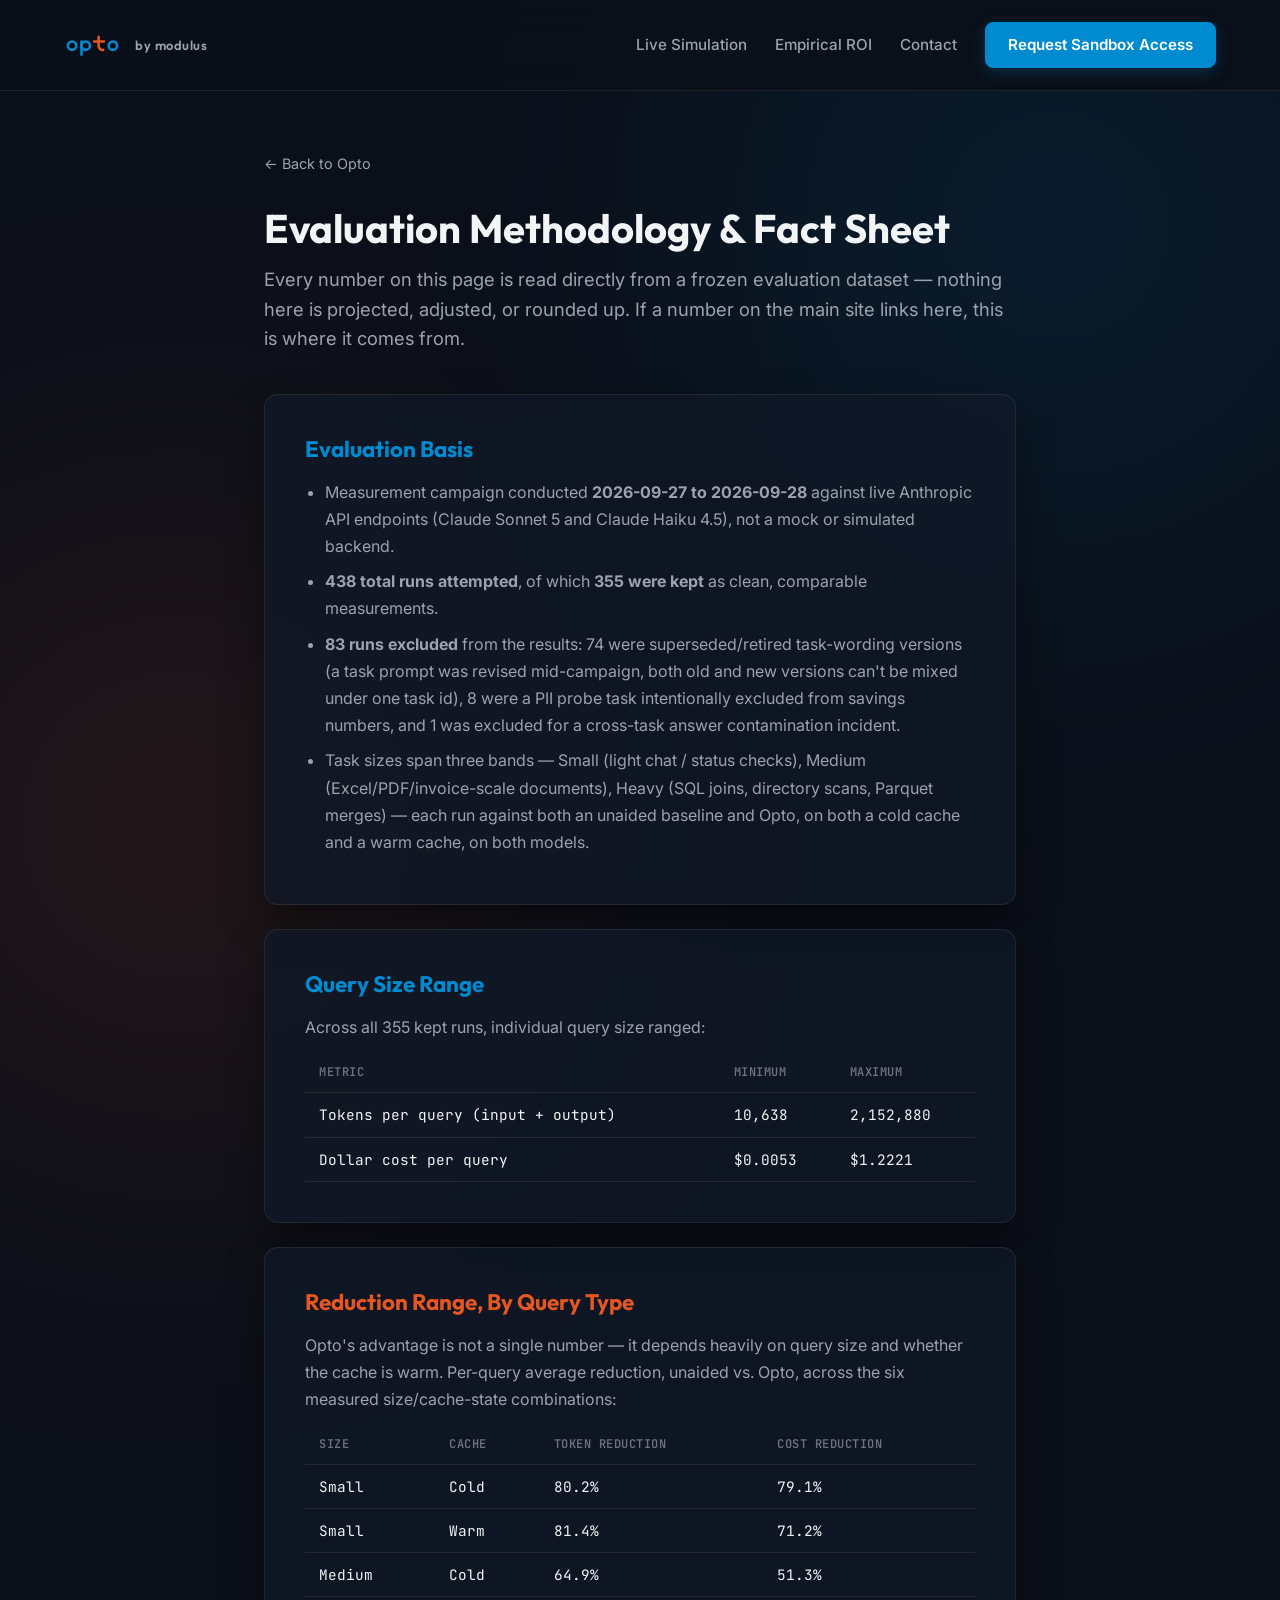
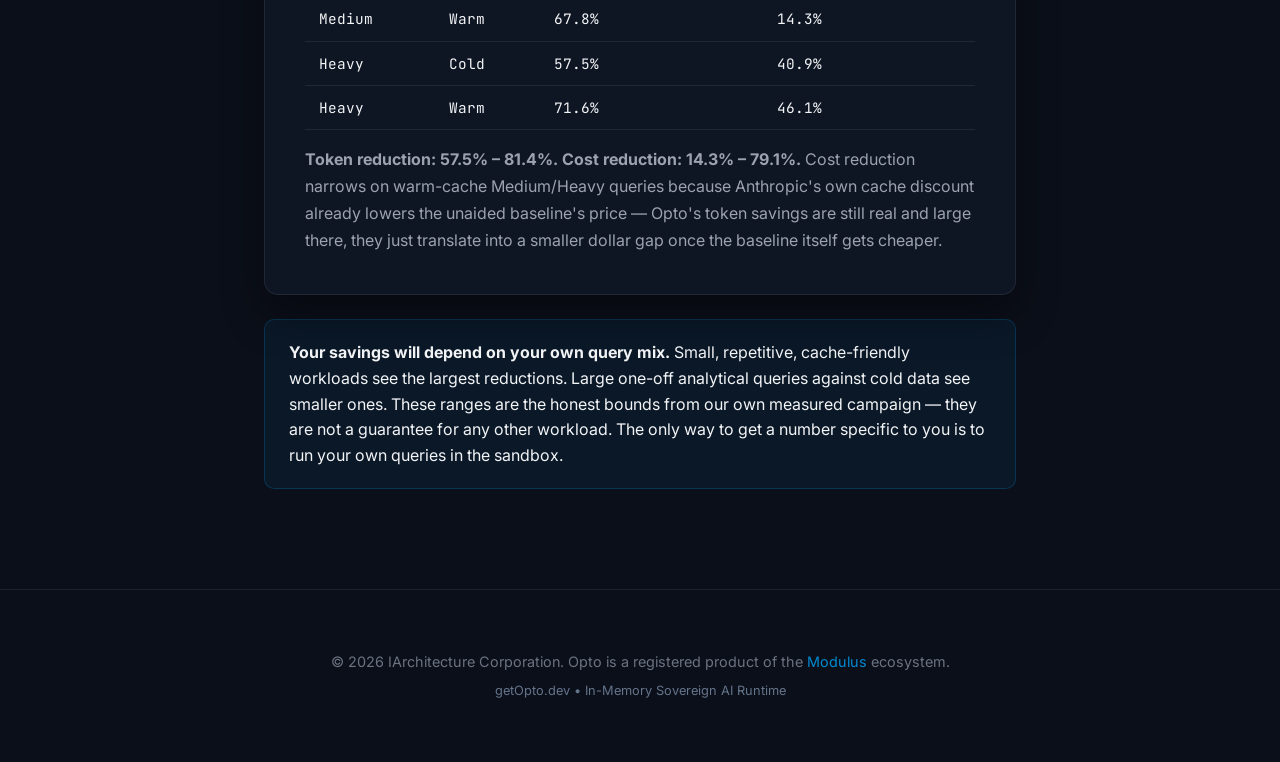
==== methodology.html @ 372ea6d5 "Opto landing page: air-gap pitch, live simulation chart, methodology fact sheet Hero, stats, and fea" ====
<!DOCTYPE html>
<html lang="en">
<head>
    <meta charset="UTF-8">
    <meta name="viewport" content="width=device-width, initial-scale=1.0">
    <title>Opto — Evaluation Methodology &amp; Fact Sheet</title>
    <meta name="description" content="How Opto's token and cost reduction numbers were measured: sample size, date range, query size range, and the real reduction range across query types.">
    <link rel="preconnect" href="https://fonts.googleapis.com">
    <link rel="preconnect" href="https://fonts.gstatic.com" crossorigin>
    <link href="https://fonts.googleapis.com/css2?family=Inter:wght@300;400;500;600;700&family=Outfit:wght@400;500;600;700;800&family=JetBrains+Mono:wght@400;500;600&display=swap" rel="stylesheet">
    <link rel="stylesheet" href="style.css">
    <link rel="icon" type="image/svg+xml" href="opto-icon.svg">
    <style>
        .fact-section { padding: 60px 0 100px 0; }
        .fact-card { padding: 40px; margin-bottom: 24px; }
        .fact-card h2 { font-size: 1.4rem; margin-bottom: 16px; }
        .fact-card p, .fact-card li { color: var(--text-secondary); font-size: 1rem; line-height: 1.7; }
        .fact-card ul { margin: 0 0 0 20px; }
        .fact-card li { margin-bottom: 8px; }
        .fact-table { width: 100%; border-collapse: collapse; margin-top: 12px; font-family: 'JetBrains Mono', monospace; font-size: 0.9rem; }
        .fact-table th, .fact-table td { text-align: left; padding: 10px 14px; border-bottom: 1px solid var(--border-color); }
        .fact-table th { color: var(--text-muted); font-weight: 600; text-transform: uppercase; font-size: 0.75rem; letter-spacing: 0.5px; }
        .fact-table td { color: var(--text-primary); }
        .callout { background: rgba(0, 138, 208, 0.08); border: 1px solid rgba(0, 138, 208, 0.25); border-radius: 10px; padding: 20px 24px; margin-top: 20px; }
        .callout p { color: var(--text-primary); margin: 0; }
        .back-link { display: inline-block; margin-bottom: 28px; color: var(--text-secondary); text-decoration: none; font-size: 0.9rem; }
        .back-link:hover { color: var(--text-primary); }
    </style>
</head>
<body>
    <div class="glow-orb orb-1"></div>
    <div class="glow-orb orb-2"></div>

    <header class="header">
        <div class="container header-container">
            <a href="index.html" class="logo-lockup">
                <img src="opto-logo.svg" alt="Opto" style="height: 26px; width: auto; display: block;">
                <span style="font-family: 'Outfit', sans-serif; font-size: 13px; font-weight: 600; color: #9CA3AF; letter-spacing: 0.5px; margin-left: 2px;">by modulus</span>
            </a>
            <nav class="nav">
                <a href="index.html#live-sim" class="nav-link">Live Simulation</a>
                <a href="index.html#roi" class="nav-link">Empirical ROI</a>
                <a href="mailto:info@getopto.dev" class="nav-link">Contact</a>
                <a href="mailto:demo@iarchitecture.com?subject=Request%20Sandbox%20Access%20(15-Minute%20Call)" class="btn btn-primary">Request Sandbox Access</a>
            </nav>
        </div>
    </header>

    <main>
        <section class="fact-section">
            <div class="container" style="max-width: 800px;">
                <a href="index.html" class="back-link">&larr; Back to Opto</a>
                <h1 class="section-title" style="margin-bottom: 12px;">Evaluation Methodology &amp; Fact Sheet</h1>
                <p class="section-subtitle" style="text-align: left; margin-bottom: 40px;">Every number on this page is read directly from a frozen evaluation dataset — nothing here is projected, adjusted, or rounded up. If a number on the main site links here, this is where it comes from.</p>

                <div class="glass-card fact-card">
                    <h2 class="text-blue">Evaluation Basis</h2>
                    <ul>
                        <li>Measurement campaign conducted <strong>2026-09-27 to 2026-09-28</strong> against live Anthropic API endpoints (Claude Sonnet 5 and Claude Haiku 4.5), not a mock or simulated backend.</li>
                        <li><strong>438 total runs attempted</strong>, of which <strong>355 were kept</strong> as clean, comparable measurements.</li>
                        <li><strong>83 runs excluded</strong> from the results: 74 were superseded/retired task-wording versions (a task prompt was revised mid-campaign, both old and new versions can't be mixed under one task id), 8 were a PII probe task intentionally excluded from savings numbers, and 1 was excluded for a cross-task answer contamination incident.</li>
                        <li>Task sizes span three bands — Small (light chat / status checks), Medium (Excel/PDF/invoice-scale documents), Heavy (SQL joins, directory scans, Parquet merges) — each run against both an unaided baseline and Opto, on both a cold cache and a warm cache, on both models.</li>
                    </ul>
                </div>

                <div class="glass-card fact-card">
                    <h2 class="text-blue">Query Size Range</h2>
                    <p>Across all 355 kept runs, individual query size ranged:</p>
                    <table class="fact-table">
                        <tr><th>Metric</th><th>Minimum</th><th>Maximum</th></tr>
                        <tr><td>Tokens per query (input + output)</td><td>10,638</td><td>2,152,880</td></tr>
                        <tr><td>Dollar cost per query</td><td>$0.0053</td><td>$1.2221</td></tr>
                    </table>
                </div>

                <div class="glass-card fact-card">
                    <h2 class="text-orange">Reduction Range, By Query Type</h2>
                    <p>Opto's advantage is not a single number — it depends heavily on query size and whether the cache is warm. Per-query average reduction, unaided vs. Opto, across the six measured size/cache-state combinations:</p>
                    <table class="fact-table">
                        <tr><th>Size</th><th>Cache</th><th>Token Reduction</th><th>Cost Reduction</th></tr>
                        <tr><td>Small</td><td>Cold</td><td>80.2%</td><td>79.1%</td></tr>
                        <tr><td>Small</td><td>Warm</td><td>81.4%</td><td>71.2%</td></tr>
                        <tr><td>Medium</td><td>Cold</td><td>64.9%</td><td>51.3%</td></tr>
                        <tr><td>Medium</td><td>Warm</td><td>67.8%</td><td>14.3%</td></tr>
                        <tr><td>Heavy</td><td>Cold</td><td>57.5%</td><td>40.9%</td></tr>
                        <tr><td>Heavy</td><td>Warm</td><td>71.6%</td><td>46.1%</td></tr>
                    </table>
                    <p style="margin-top: 16px;"><strong>Token reduction: 57.5% – 81.4%.</strong> <strong>Cost reduction: 14.3% – 79.1%.</strong> Cost reduction narrows on warm-cache Medium/Heavy queries because Anthropic's own cache discount already lowers the unaided baseline's price — Opto's token savings are still real and large there, they just translate into a smaller dollar gap once the baseline itself gets cheaper.</p>
                </div>

                <div class="callout">
                    <p><strong>Your savings will depend on your own query mix.</strong> Small, repetitive, cache-friendly workloads see the largest reductions. Large one-off analytical queries against cold data see smaller ones. These ranges are the honest bounds from our own measured campaign — they are not a guarantee for any other workload. The only way to get a number specific to you is to run your own queries in the sandbox.</p>
                </div>
            </div>
        </section>
    </main>

    <footer>
        <div class="container">
            <p>© 2026 IArchitecture Corporation. Opto is a registered product of the <a href="https://getmodulus.dev" target="_blank">Modulus</a> ecosystem.</p>
            <p style="margin-top: 8px; font-size: 0.8rem; color: #64748b;">getOpto.dev • In-Memory Sovereign AI Runtime</p>
        </div>
    </footer>
</body>
</html>
---- style.css ----
/* Opto Custom Theme - Obsidian Dark Mode */
:root {
    --bg-dark: #0B0F19;
    --bg-card: rgba(17, 24, 39, 0.75);
    --border-color: rgba(255, 255, 255, 0.08);
    --border-hover: rgba(255, 255, 255, 0.18);
    
    --text-primary: #F3F4F6;
    --text-secondary: #9CA3AF;
    --text-muted: #6B7280;
    
    /* Opto by Modulus Palette */
    --brand-blue: #008ad0;
    --brand-blue-hover: #0076b3;
    --brand-blue-glow: rgba(0, 138, 208, 0.25);
    
    --brand-orange: #e55722;
    --brand-orange-hover: #d24a18;
    --brand-orange-soft: #fb923c;
    --brand-orange-glow: rgba(229, 87, 34, 0.25);

    --color-success: #10B981;
    --color-error: #EF4444;
}

* {
    margin: 0;
    padding: 0;
    box-sizing: border-box;
}

html {
    scroll-behavior: smooth;
}

body {
    font-family: 'Inter', -apple-system, BlinkMacSystemFont, sans-serif;
    background-color: var(--bg-dark);
    color: var(--text-primary);
    line-height: 1.6;
    overflow-x: hidden;
}

h1, h2, h3, h4, .logo {
    font-family: 'Outfit', sans-serif;
    font-weight: 700;
    line-height: 1.25;
}

.container {
    max-width: 1200px;
    margin: 0 auto;
    padding: 0 24px;
}

/* Background Glow Orbs */
.glow-orb {
    position: absolute;
    width: 650px;
    height: 650px;
    border-radius: 50%;
    filter: blur(160px);
    z-index: -1;
    opacity: 0.12;
    pointer-events: none;
}

.orb-1 {
    top: -100px;
    right: -100px;
    background: var(--brand-blue);
}

.orb-2 {
    top: 500px;
    left: -150px;
    background: var(--brand-orange);
}

/* Header & Nav */
.header {
    padding: 22px 0;
    position: sticky;
    top: 0;
    background: rgba(11, 15, 25, 0.88);
    backdrop-filter: blur(16px);
    border-bottom: 1px solid var(--border-color);
    z-index: 100;
}

.header-container {
    display: flex;
    justify-content: space-between;
    align-items: center;
}

.logo-lockup {
    display: flex;
    align-items: center;
    gap: 12px;
    text-decoration: none;
}

.nav {
    display: flex;
    align-items: center;
    gap: 28px;
}

.nav-link {
    color: var(--text-secondary);
    text-decoration: none;
    font-size: 0.95rem;
    font-weight: 500;
    transition: color 0.2s ease;
}

.nav-link:hover {
    color: var(--text-primary);
}

/* Buttons (Solid, crisp colors — zero muddy gradients) */
.btn {
    display: inline-flex;
    align-items: center;
    justify-content: center;
    padding: 10px 22px;
    border-radius: 8px;
    font-size: 0.95rem;
    font-weight: 600;
    text-decoration: none;
    transition: all 0.2s ease;
    cursor: pointer;
    border: 1.5px solid transparent;
}

.btn-primary {
    background: var(--brand-blue);
    border-color: var(--brand-blue);
    color: #ffffff;
    box-shadow: 0 4px 16px var(--brand-blue-glow);
}

.btn-primary:hover {
    background: var(--brand-blue-hover);
    border-color: var(--brand-blue-hover);
    box-shadow: 0 8px 24px rgba(0, 138, 208, 0.4);
    transform: translateY(-1px);
}

.btn-accent {
    background: var(--brand-orange);
    border-color: var(--brand-orange);
    color: #ffffff;
    box-shadow: 0 4px 16px var(--brand-orange-glow);
}

.btn-accent:hover {
    background: var(--brand-orange-hover);
    border-color: var(--brand-orange-hover);
    box-shadow: 0 8px 24px rgba(229, 87, 34, 0.4);
    transform: translateY(-1px);
}

.btn-secondary {
    background: rgba(255, 255, 255, 0.05);
    color: var(--text-primary);
    border-color: var(--border-color);
}

.btn-secondary:hover {
    background: rgba(255, 255, 255, 0.1);
    border-color: var(--border-hover);
    transform: translateY(-1px);
}

/* Badge */
.badge {
    display: inline-flex;
    align-items: center;
    gap: 8px;
    background: rgba(229, 87, 34, 0.1);
    color: var(--brand-orange-soft);
    border: 1px solid rgba(229, 87, 34, 0.25);
    border-radius: 9999px;
    padding: 6px 16px;
    font-size: 0.85rem;
    font-family: 'JetBrains Mono', monospace;
    font-weight: 600;
    margin-bottom: 24px;
}

/* Hero Section */
.hero {
    padding: 80px 0 100px 0;
}

.hero-container {
    display: grid;
    grid-template-columns: 1.15fr 0.85fr;
    gap: 50px;
    align-items: center;
}

.hero-title {
    font-size: 3.5rem;
    letter-spacing: -1px;
    margin-bottom: 24px;
}

/* Solid high-contrast text accents */
.text-orange {
    color: var(--brand-orange);
}

.text-blue {
    color: var(--brand-blue);
}

.text-green {
    color: var(--color-success);
}

.hero-subtitle {
    font-size: 1.2rem;
    color: var(--text-secondary);
    line-height: 1.65;
    margin-bottom: 36px;
    max-width: 580px;
}

.hero-actions {
    display: flex;
    gap: 16px;
    flex-wrap: wrap;
}

/* Glass Card */
.glass-card {
    background: var(--bg-card);
    border: 1px solid var(--border-color);
    border-radius: 14px;
    box-shadow: 0 20px 40px rgba(0, 0, 0, 0.4);
    backdrop-filter: blur(12px);
    overflow: hidden;
}

.card-header {
    background: rgba(255, 255, 255, 0.03);
    border-bottom: 1px solid var(--border-color);
    padding: 14px 20px;
    display: flex;
    align-items: center;
    gap: 12px;
}

.dots {
    display: flex;
    gap: 6px;
}

.dot {
    width: 10px;
    height: 10px;
    border-radius: 50%;
}
.dot.red { background: #ef4444; }
.dot.yellow { background: #f59e0b; }
.dot.green { background: #10b981; }

.card-title {
    font-family: 'JetBrains Mono', monospace;
    font-size: 0.85rem;
    color: var(--text-muted);
}

.console-body {
    padding: 24px;
    font-family: 'JetBrains Mono', monospace;
    font-size: 0.88rem;
    line-height: 1.7;
    background: #0d121f;
}

.terminal-line {
    display: flex;
    gap: 10px;
}

.c-blue { color: #38bdf8; }
.c-orange { color: #fb923c; }
.c-green { color: #34d399; }
.c-red { color: #f87171; }
.c-dim { color: #64748b; }

/* Stats Bar */
.stats-section {
    padding: 40px 0;
    border-top: 1px solid var(--border-color);
    border-bottom: 1px solid var(--border-color);
    background: rgba(255, 255, 255, 0.015);
}

.stats-grid {
    display: grid;
    grid-template-columns: repeat(4, 1fr);
    gap: 30px;
    text-align: center;
}

.stat-item h3 {
    font-size: 2.8rem;
    font-weight: 800;
    margin-bottom: 6px;
    letter-spacing: -0.5px;
}

.stat-item p {
    color: var(--text-secondary);
    font-size: 0.95rem;
}

/* Live Simulation Section */
.live-sim-section {
    padding: 100px 0 60px 0;
}

.sim-card {
    padding: 0;
}

.sim-card-header {
    display: flex;
    justify-content: space-between;
    align-items: center;
    flex-wrap: wrap;
    gap: 16px;
    padding: 20px 24px;
    border-bottom: 1px solid var(--border-color);
    background: rgba(255, 255, 255, 0.02);
}

.sim-toggle-group {
    display: inline-flex;
    background: rgba(255, 255, 255, 0.04);
    border: 1px solid var(--border-color);
    border-radius: 8px;
    padding: 3px;
    gap: 2px;
}

.sim-toggle {
    appearance: none;
    background: transparent;
    border: none;
    color: var(--text-secondary);
    font-family: 'Inter', sans-serif;
    font-size: 0.85rem;
    font-weight: 600;
    padding: 7px 16px;
    border-radius: 6px;
    cursor: pointer;
    transition: all 0.15s ease;
}

.sim-toggle:hover {
    color: var(--text-primary);
}

.sim-toggle.active {
    background: var(--brand-blue);
    color: #ffffff;
}

.sim-summary {
    display: grid;
    grid-template-columns: repeat(3, 1fr);
    gap: 20px;
    padding: 24px;
    border-bottom: 1px solid var(--border-color);
}

.sim-summary-item {
    text-align: center;
}

.sim-summary-label {
    display: block;
    color: var(--text-muted);
    font-size: 0.8rem;
    text-transform: uppercase;
    letter-spacing: 0.5px;
    margin-bottom: 6px;
}

.sim-summary-value {
    display: block;
    font-family: 'JetBrains Mono', monospace;
    font-size: 1.5rem;
    font-weight: 600;
}

.sim-chart-wrap {
    padding: 24px;
    height: 340px;
}

.sim-footnote {
    padding: 0 24px 24px 24px;
    color: var(--text-muted);
    font-size: 0.8rem;
}

.sim-footnote code {
    font-family: 'JetBrains Mono', monospace;
    background: rgba(255, 255, 255, 0.05);
    padding: 2px 6px;
    border-radius: 4px;
    color: var(--text-secondary);
}

/* Video Section */
.video-section {
    padding: 20px 0 100px 0;
}

.video-card {
    padding: 0;
}

.video-placeholder {
    aspect-ratio: 16 / 9;
    display: flex;
    flex-direction: column;
    align-items: center;
    justify-content: center;
    gap: 16px;
    background: #0d121f;
    color: var(--text-muted);
}

.video-play-btn {
    width: 64px;
    height: 64px;
    border-radius: 50%;
    background: rgba(0, 138, 208, 0.15);
    border: 1.5px solid var(--brand-blue);
    color: var(--brand-blue);
    display: flex;
    align-items: center;
    justify-content: center;
    font-size: 1.4rem;
}

@media (max-width: 700px) {
    .sim-summary {
        grid-template-columns: 1fr;
    }
}

/* Features Grid */
.features-section {
    padding: 100px 0;
}

.section-header {
    text-align: center;
    max-width: 700px;
    margin: 0 auto 60px auto;
}

.section-title {
    font-size: 2.5rem;
    margin-bottom: 16px;
}

.section-subtitle {
    font-size: 1.15rem;
    color: var(--text-secondary);
}

.features-grid {
    display: grid;
    grid-template-columns: repeat(3, 1fr);
    gap: 30px;
}

.feature-card {
    padding: 36px 28px;
    transition: transform 0.2s ease, border-color 0.2s ease;
}

.feature-card:hover {
    transform: translateY(-4px);
    border-color: var(--border-hover);
}

.feature-icon {
    width: 48px;
    height: 48px;
    border-radius: 10px;
    display: flex;
    align-items: center;
    justify-content: center;
    margin-bottom: 20px;
    background: rgba(0, 138, 208, 0.12);
    color: var(--brand-blue);
    font-size: 1.4rem;
}

.feature-title {
    font-size: 1.3rem;
    margin-bottom: 12px;
}

.feature-desc {
    color: var(--text-secondary);
    font-size: 0.95rem;
    line-height: 1.6;
}

/* Footer */
footer {
    padding: 60px 0;
    border-top: 1px solid var(--border-color);
    text-align: center;
    color: var(--text-muted);
    font-size: 0.9rem;
}

footer a {
    color: var(--brand-blue);
    text-decoration: none;
}

@media (max-width: 900px) {
    .hero-container {
        grid-template-columns: 1fr;
    }
    .stats-grid {
        grid-template-columns: repeat(2, 1fr);
    }
    .features-grid {
        grid-template-columns: 1fr;
    }
}
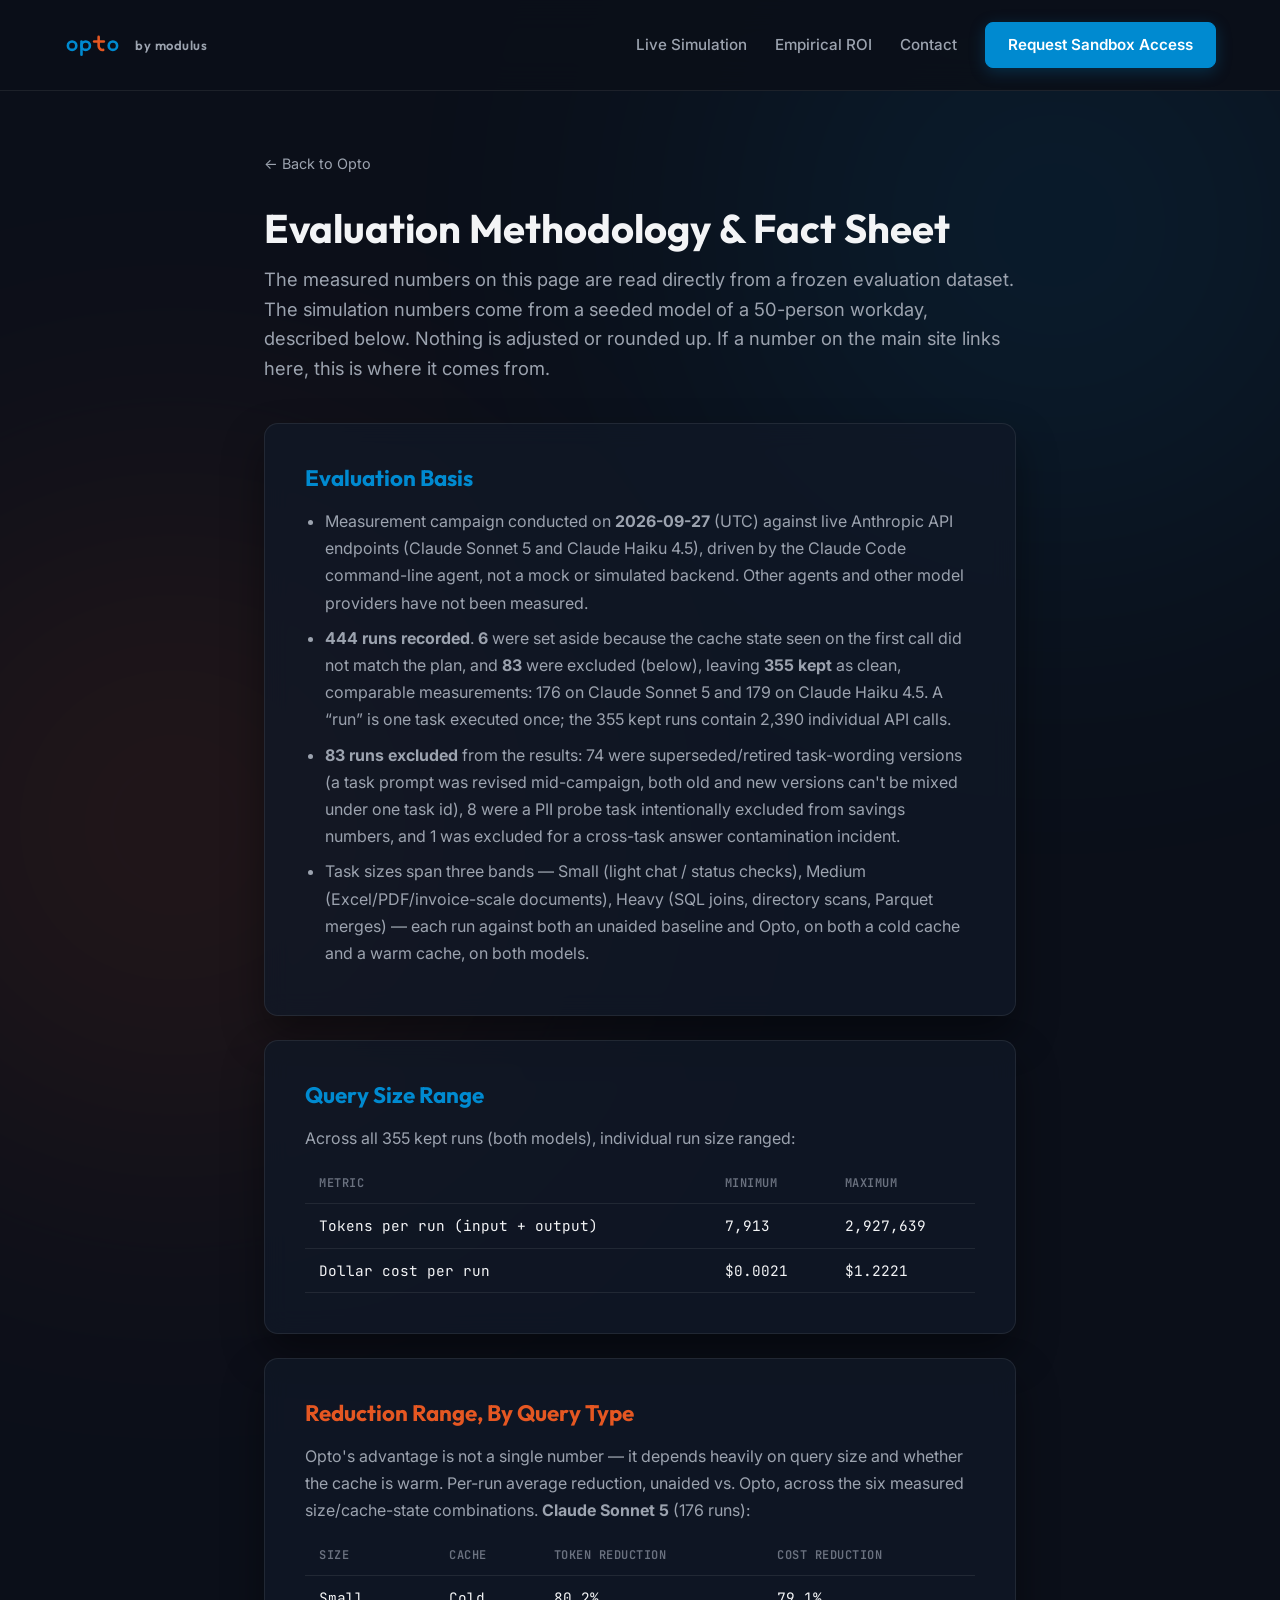
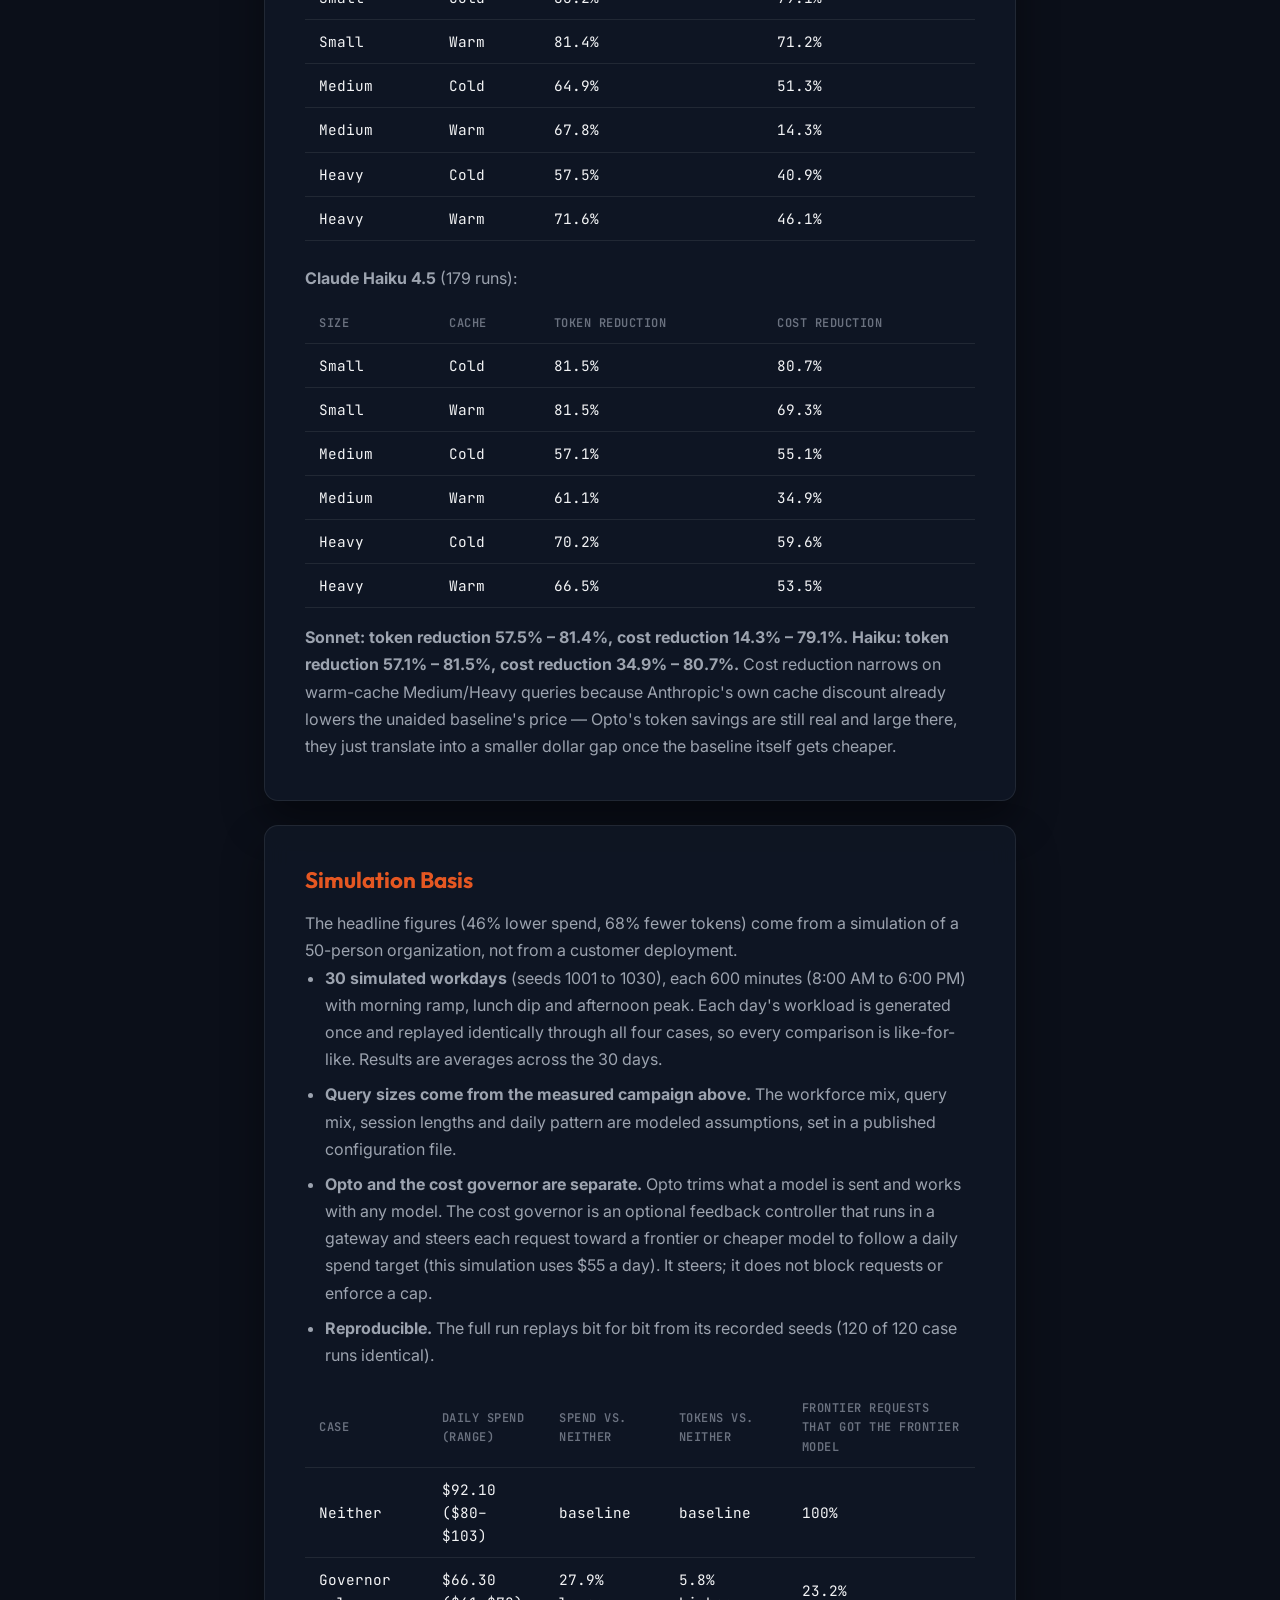
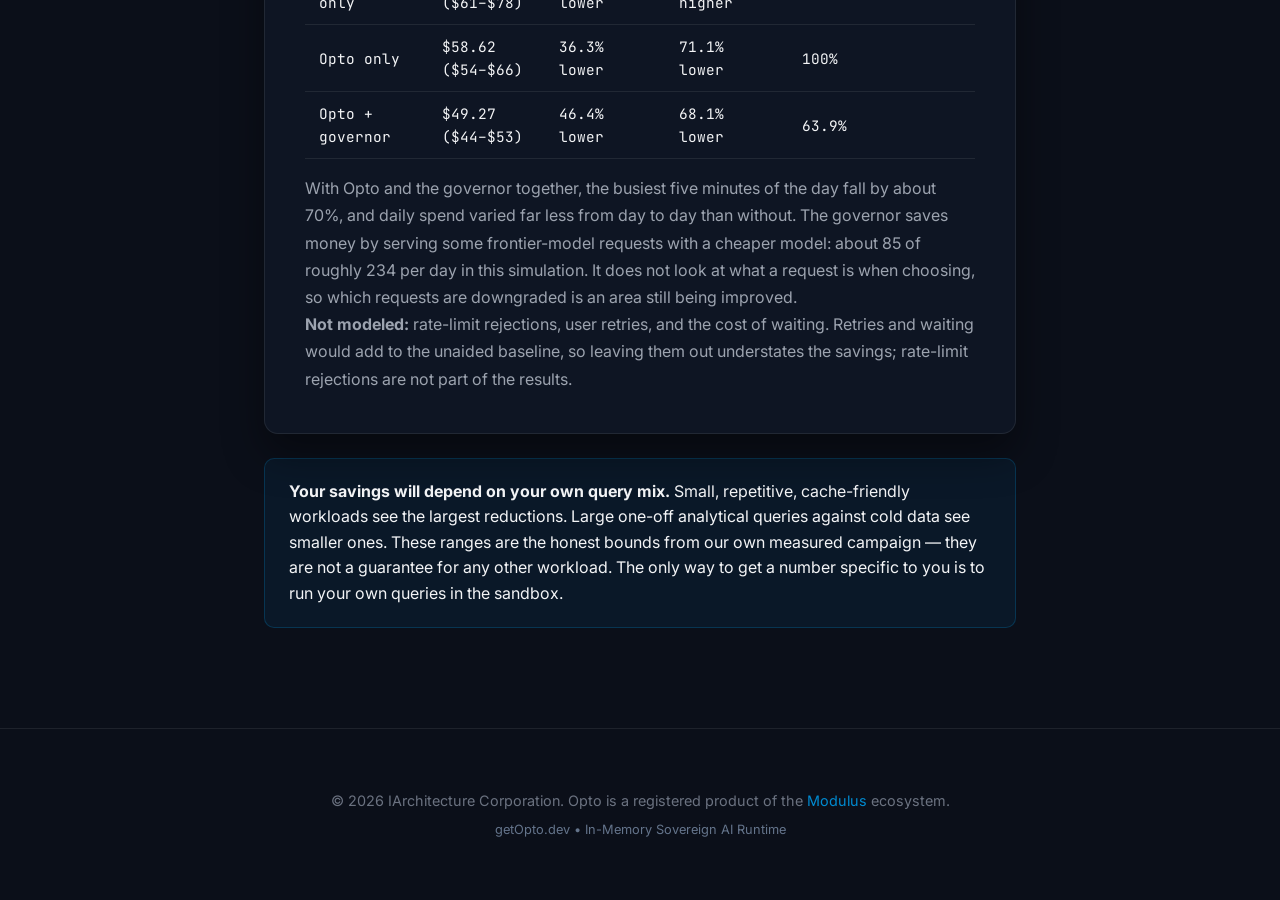
==== commit 6f99efc2: "Updated data/clarity of scope of testing, labeling of values, tie to golden run data results. Emphas" ====
--- a/methodology.html
+++ b/methodology.html
@@ -51,13 +51,13 @@
             <div class="container" style="max-width: 800px;">
                 <a href="index.html" class="back-link">&larr; Back to Opto</a>
                 <h1 class="section-title" style="margin-bottom: 12px;">Evaluation Methodology &amp; Fact Sheet</h1>
-                <p class="section-subtitle" style="text-align: left; margin-bottom: 40px;">Every number on this page is read directly from a frozen evaluation dataset — nothing here is projected, adjusted, or rounded up. If a number on the main site links here, this is where it comes from.</p>
+                <p class="section-subtitle" style="text-align: left; margin-bottom: 40px;">The measured numbers on this page are read directly from a frozen evaluation dataset. The simulation numbers come from a seeded model of a 50-person workday, described below. Nothing is adjusted or rounded up. If a number on the main site links here, this is where it comes from.</p>
 
                 <div class="glass-card fact-card">
                     <h2 class="text-blue">Evaluation Basis</h2>
                     <ul>
-                        <li>Measurement campaign conducted <strong>2026-09-27 to 2026-09-28</strong> against live Anthropic API endpoints (Claude Sonnet 5 and Claude Haiku 4.5), not a mock or simulated backend.</li>
-                        <li><strong>438 total runs attempted</strong>, of which <strong>355 were kept</strong> as clean, comparable measurements.</li>
+                        <li>Measurement campaign conducted on <strong>2026-09-27</strong> (UTC) against live Anthropic API endpoints (Claude Sonnet 5 and Claude Haiku 4.5), driven by the Claude Code command-line agent, not a mock or simulated backend. Other agents and other model providers have not been measured.</li>
+                        <li><strong>444 runs recorded</strong>. <strong>6</strong> were set aside because the cache state seen on the first call did not match the plan, and <strong>83</strong> were excluded (below), leaving <strong>355 kept</strong> as clean, comparable measurements: 176 on Claude Sonnet 5 and 179 on Claude Haiku 4.5. A &ldquo;run&rdquo; is one task executed once; the 355 kept runs contain 2,390 individual API calls.</li>
                         <li><strong>83 runs excluded</strong> from the results: 74 were superseded/retired task-wording versions (a task prompt was revised mid-campaign, both old and new versions can't be mixed under one task id), 8 were a PII probe task intentionally excluded from savings numbers, and 1 was excluded for a cross-task answer contamination incident.</li>
                         <li>Task sizes span three bands — Small (light chat / status checks), Medium (Excel/PDF/invoice-scale documents), Heavy (SQL joins, directory scans, Parquet merges) — each run against both an unaided baseline and Opto, on both a cold cache and a warm cache, on both models.</li>
                     </ul>
@@ -65,17 +65,17 @@
 
                 <div class="glass-card fact-card">
                     <h2 class="text-blue">Query Size Range</h2>
-                    <p>Across all 355 kept runs, individual query size ranged:</p>
+                    <p>Across all 355 kept runs (both models), individual run size ranged:</p>
                     <table class="fact-table">
                         <tr><th>Metric</th><th>Minimum</th><th>Maximum</th></tr>
-                        <tr><td>Tokens per query (input + output)</td><td>10,638</td><td>2,152,880</td></tr>
-                        <tr><td>Dollar cost per query</td><td>$0.0053</td><td>$1.2221</td></tr>
+                        <tr><td>Tokens per run (input + output)</td><td>7,913</td><td>2,927,639</td></tr>
+                        <tr><td>Dollar cost per run</td><td>$0.0021</td><td>$1.2221</td></tr>
                     </table>
                 </div>
 
                 <div class="glass-card fact-card">
                     <h2 class="text-orange">Reduction Range, By Query Type</h2>
-                    <p>Opto's advantage is not a single number — it depends heavily on query size and whether the cache is warm. Per-query average reduction, unaided vs. Opto, across the six measured size/cache-state combinations:</p>
+                    <p>Opto's advantage is not a single number — it depends heavily on query size and whether the cache is warm. Per-run average reduction, unaided vs. Opto, across the six measured size/cache-state combinations. <strong>Claude Sonnet 5</strong> (176 runs):</p>
                     <table class="fact-table">
                         <tr><th>Size</th><th>Cache</th><th>Token Reduction</th><th>Cost Reduction</th></tr>
                         <tr><td>Small</td><td>Cold</td><td>80.2%</td><td>79.1%</td></tr>
@@ -85,7 +85,37 @@
                         <tr><td>Heavy</td><td>Cold</td><td>57.5%</td><td>40.9%</td></tr>
                         <tr><td>Heavy</td><td>Warm</td><td>71.6%</td><td>46.1%</td></tr>
                     </table>
-                    <p style="margin-top: 16px;"><strong>Token reduction: 57.5% – 81.4%.</strong> <strong>Cost reduction: 14.3% – 79.1%.</strong> Cost reduction narrows on warm-cache Medium/Heavy queries because Anthropic's own cache discount already lowers the unaided baseline's price — Opto's token savings are still real and large there, they just translate into a smaller dollar gap once the baseline itself gets cheaper.</p>
+                    <p style="margin-top: 24px;"><strong>Claude Haiku 4.5</strong> (179 runs):</p>
+                    <table class="fact-table">
+                        <tr><th>Size</th><th>Cache</th><th>Token Reduction</th><th>Cost Reduction</th></tr>
+                        <tr><td>Small</td><td>Cold</td><td>81.5%</td><td>80.7%</td></tr>
+                        <tr><td>Small</td><td>Warm</td><td>81.5%</td><td>69.3%</td></tr>
+                        <tr><td>Medium</td><td>Cold</td><td>57.1%</td><td>55.1%</td></tr>
+                        <tr><td>Medium</td><td>Warm</td><td>61.1%</td><td>34.9%</td></tr>
+                        <tr><td>Heavy</td><td>Cold</td><td>70.2%</td><td>59.6%</td></tr>
+                        <tr><td>Heavy</td><td>Warm</td><td>66.5%</td><td>53.5%</td></tr>
+                    </table>
+                    <p style="margin-top: 16px;"><strong>Sonnet: token reduction 57.5% – 81.4%, cost reduction 14.3% – 79.1%. Haiku: token reduction 57.1% – 81.5%, cost reduction 34.9% – 80.7%.</strong> Cost reduction narrows on warm-cache Medium/Heavy queries because Anthropic's own cache discount already lowers the unaided baseline's price — Opto's token savings are still real and large there, they just translate into a smaller dollar gap once the baseline itself gets cheaper.</p>
+                </div>
+
+                <div class="glass-card fact-card">
+                    <h2 class="text-orange">Simulation Basis</h2>
+                    <p>The headline figures (46% lower spend, 68% fewer tokens) come from a simulation of a 50-person organization, not from a customer deployment.</p>
+                    <ul>
+                        <li><strong>30 simulated workdays</strong> (seeds 1001 to 1030), each 600 minutes (8:00 AM to 6:00 PM) with morning ramp, lunch dip and afternoon peak. Each day's workload is generated once and replayed identically through all four cases, so every comparison is like-for-like. Results are averages across the 30 days.</li>
+                        <li><strong>Query sizes come from the measured campaign above.</strong> The workforce mix, query mix, session lengths and daily pattern are modeled assumptions, set in a published configuration file.</li>
+                        <li><strong>Opto and the cost governor are separate.</strong> Opto trims what a model is sent and works with any model. The cost governor is an optional feedback controller that runs in a gateway and steers each request toward a frontier or cheaper model to follow a daily spend target (this simulation uses $55 a day). It steers; it does not block requests or enforce a cap.</li>
+                        <li><strong>Reproducible.</strong> The full run replays bit for bit from its recorded seeds (120 of 120 case runs identical).</li>
+                    </ul>
+                    <div class="table-scroll"><table class="fact-table">
+                        <tr><th>Case</th><th>Daily spend (range)</th><th>Spend vs. neither</th><th>Tokens vs. neither</th><th>Frontier requests that got the frontier model</th></tr>
+                        <tr><td>Neither</td><td>$92.10 ($80&ndash;$103)</td><td>baseline</td><td>baseline</td><td>100%</td></tr>
+                        <tr><td>Governor only</td><td>$66.30 ($61&ndash;$78)</td><td>27.9% lower</td><td>5.8% higher</td><td>23.2%</td></tr>
+                        <tr><td>Opto only</td><td>$58.62 ($54&ndash;$66)</td><td>36.3% lower</td><td>71.1% lower</td><td>100%</td></tr>
+                        <tr><td>Opto + governor</td><td>$49.27 ($44&ndash;$53)</td><td>46.4% lower</td><td>68.1% lower</td><td>63.9%</td></tr>
+                    </table></div>
+                    <p style="margin-top: 16px;">With Opto and the governor together, the busiest five minutes of the day fall by about 70%, and daily spend varied far less from day to day than without. The governor saves money by serving some frontier-model requests with a cheaper model: about 85 of roughly 234 per day in this simulation. It does not look at what a request is when choosing, so which requests are downgraded is an area still being improved.</p>
+                    <p><strong>Not modeled:</strong> rate-limit rejections, user retries, and the cost of waiting. Retries and waiting would add to the unaided baseline, so leaving them out understates the savings; rate-limit rejections are not part of the results.</p>
                 </div>
 
                 <div class="callout">
--- a/style.css
+++ b/style.css
@@ -31,6 +31,7 @@
 
 html {
     scroll-behavior: smooth;
+    overflow-x: hidden;
 }
 
 body {
@@ -192,18 +193,18 @@
 
 /* Hero Section */
 .hero {
-    padding: 80px 0 100px 0;
+    padding: 48px 0 80px 0;
 }
 
 .hero-container {
     display: grid;
-    grid-template-columns: 1.15fr 0.85fr;
-    gap: 50px;
+    grid-template-columns: 0.9fr 1.1fr;
+    gap: 44px;
     align-items: center;
 }
 
 .hero-title {
-    font-size: 3.5rem;
+    font-size: 3rem;
     letter-spacing: -1px;
     margin-bottom: 24px;
 }
@@ -219,6 +220,24 @@
 
 .text-green {
     color: var(--color-success);
+}
+
+.hero-kicker {
+    font-family: 'JetBrains Mono', monospace;
+    font-size: 1.05rem;
+    font-weight: 600;
+    color: var(--brand-blue);
+    margin: -10px 0 20px 0;
+}
+
+.hero-note {
+    font-size: 0.85rem;
+    color: var(--text-muted);
+    margin: -10px 0 20px 0;
+}
+
+.hero-container.video-expanded .hero-note {
+    text-align: center;
 }
 
 .hero-subtitle {
@@ -304,7 +323,7 @@
 .stats-grid {
     display: grid;
     grid-template-columns: repeat(4, 1fr);
-    gap: 30px;
+    gap: 24px;
     text-align: center;
 }
 
@@ -419,9 +438,57 @@
     color: var(--text-secondary);
 }
 
-/* Video Section */
-.video-section {
-    padding: 20px 0 100px 0;
+/* Video (hero) */
+.hero-video {
+    border-color: rgba(0, 138, 208, 0.35);
+    box-shadow: 0 20px 60px rgba(0, 0, 0, 0.5), 0 0 0 1px rgba(0, 138, 208, 0.15), 0 0 48px var(--brand-blue-glow);
+}
+
+/* Expanded state: video plays wide, text drops below */
+.hero-container.video-expanded {
+    grid-template-columns: 1fr;
+    gap: 36px;
+}
+
+.hero-container.video-expanded .hero-visual {
+    order: -1;
+    width: 100%;
+    max-width: 1080px;
+    margin: 0 auto;
+}
+
+.hero-container.video-expanded .hero-content {
+    max-width: 760px;
+    margin: 0 auto;
+    text-align: center;
+}
+
+.hero-container.video-expanded .hero-kicker {
+    text-align: center;
+}
+
+.hero-container.video-expanded .hero-subtitle {
+    margin-left: auto;
+    margin-right: auto;
+}
+
+.hero-container.video-expanded .hero-actions {
+    justify-content: center;
+}
+
+.video-placeholder:hover .video-play-btn {
+    background: var(--brand-blue) !important;
+    color: #ffffff;
+}
+
+/* Console section (moved below hero) */
+.console-section {
+    padding: 60px 0 0 0;
+}
+
+.console-section .hero-card {
+    max-width: 760px;
+    margin: 0 auto;
 }
 
 .video-card {
@@ -458,6 +525,36 @@
     }
 }
 
+/* Reduction Breakdown Table */
+.reduction-table-wrap {
+    padding: 24px;
+}
+
+.reduction-table {
+    width: 100%;
+    border-collapse: collapse;
+    font-family: 'JetBrains Mono', monospace;
+    font-size: 0.85rem;
+}
+
+.reduction-table th, .reduction-table td {
+    text-align: left;
+    padding: 10px 14px;
+    border-bottom: 1px solid var(--border-color);
+}
+
+.reduction-table th {
+    color: var(--text-muted);
+    font-weight: 600;
+    text-transform: uppercase;
+    font-size: 0.72rem;
+    letter-spacing: 0.5px;
+}
+
+.reduction-table td {
+    color: var(--text-primary);
+}
+
 /* Features Grid */
 .features-section {
     padding: 100px 0;
@@ -493,19 +590,6 @@
 .feature-card:hover {
     transform: translateY(-4px);
     border-color: var(--border-hover);
-}
-
-.feature-icon {
-    width: 48px;
-    height: 48px;
-    border-radius: 10px;
-    display: flex;
-    align-items: center;
-    justify-content: center;
-    margin-bottom: 20px;
-    background: rgba(0, 138, 208, 0.12);
-    color: var(--brand-blue);
-    font-size: 1.4rem;
 }
 
 .feature-title {
@@ -537,10 +621,43 @@
     .hero-container {
         grid-template-columns: 1fr;
     }
+    /* On small screens the video comes first so it is visible without scrolling */
+    .hero-visual {
+        order: -1;
+    }
+    .hero {
+        padding: 24px 0 60px 0;
+    }
+    .hero-title {
+        font-size: 2.4rem;
+    }
     .stats-grid {
         grid-template-columns: repeat(2, 1fr);
     }
+    .stat-item:last-child:nth-child(odd) {
+        grid-column: 1 / -1;
+    }
     .features-grid {
         grid-template-columns: 1fr;
     }
 }
+
+/* Small screens: header nav overflowed the viewport; keep logo + demo button only */
+@media (max-width: 700px) {
+    .nav-link {
+        display: none;
+    }
+    .header {
+        padding: 14px 0;
+    }
+}
+
+/* Wide tables scroll sideways inside their box on small screens */
+.table-scroll {
+    overflow-x: auto;
+    -webkit-overflow-scrolling: touch;
+}
+
+.table-scroll table {
+    min-width: 560px;
+}
